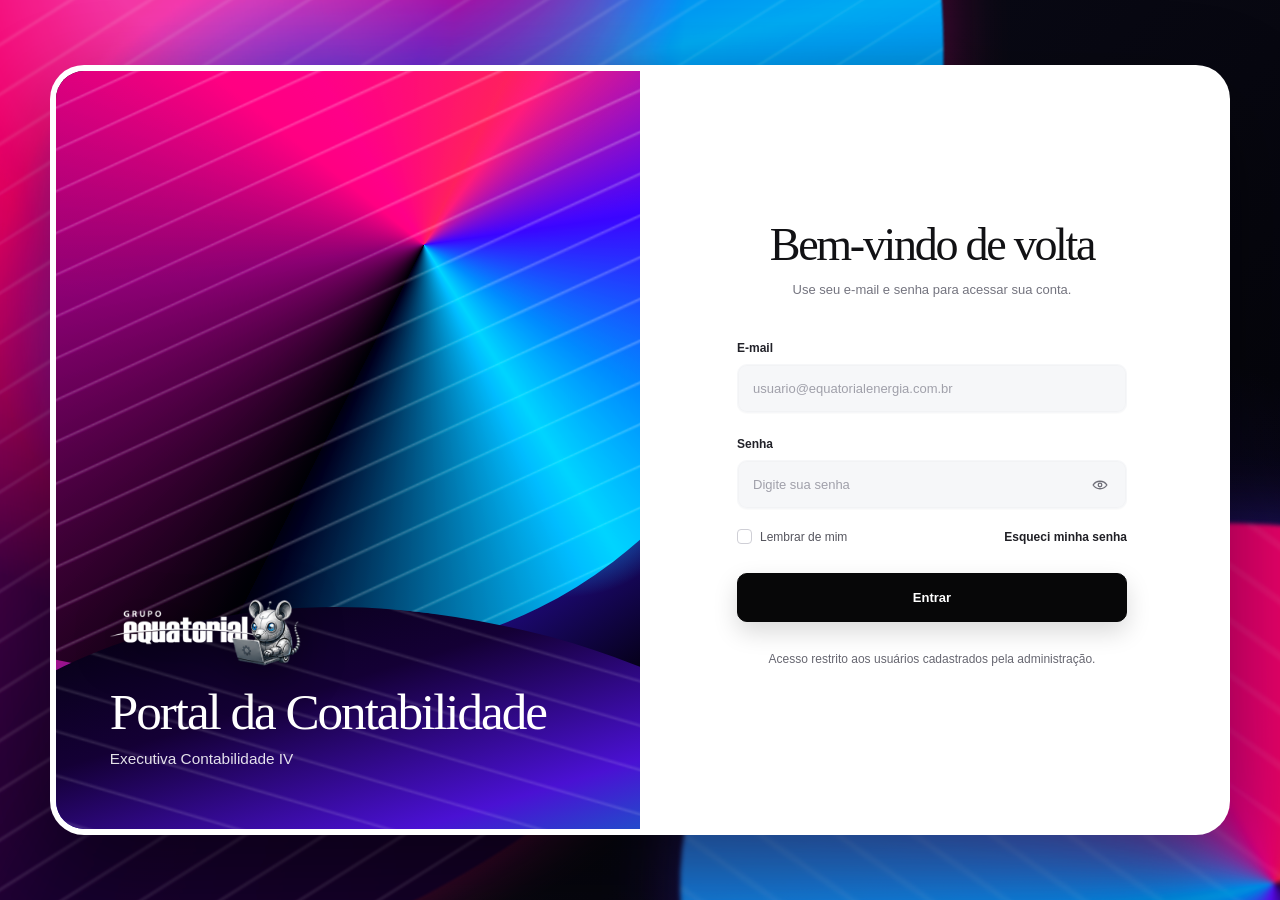
==== login-preview.html @ 6a5bcdfd "Nova tela de login (baseada em modelos/00,tela_login.html) auth.js reescrito com o layout do modelo " ====
<!doctype html>
<html lang="pt-BR">
<head>
  <meta charset="utf-8" />
  <meta name="viewport" content="width=device-width, initial-scale=1" />
  <meta name="theme-color" content="#08080d" />
  <meta name="description" content="Portal da Contabilidade — tela de login." />
  <title>Portal da Contabilidade — Entrar</title>

  <style>
    :root {
      color-scheme: light;
      --ink: #111114;
      --muted: #74747f;
      --line: #e7e7ec;
      --field: #f6f7f9;
      --white: #ffffff;
      --danger: #cb2b44;
      --success: #177c4c;
      --radius-xl: 34px;
      --radius-lg: 24px;
      --radius-md: 13px;
      --shadow: 0 38px 95px rgba(0, 0, 0, .42);
    }

    * { box-sizing: border-box; }

    html { min-width: 320px; background: #08080d; }

    body {
      height: 100svh;
      margin: 0;
      overflow: hidden;                 /* nunca rola a pagina */
      font-family: Inter, ui-sans-serif, -apple-system, BlinkMacSystemFont, "Segoe UI", sans-serif;
      color: var(--ink);
      background:
        radial-gradient(circle at 13% 12%, rgba(255, 0, 130, .22), transparent 29%),
        radial-gradient(circle at 88% 84%, rgba(72, 31, 255, .25), transparent 30%),
        linear-gradient(135deg, #050508 0%, #090914 45%, #020206 100%);
    }

    button, input { font: inherit; }
    button, a, input, label { -webkit-tap-highlight-color: transparent; }
    a { color: inherit; }

    .page {
      position: relative;
      height: 100svh;
      display: grid;
      place-items: center;
      padding: clamp(14px, 3.2vw, 40px);
      overflow: hidden;
      isolation: isolate;
    }

    /* Fundo abstrato feito apenas com CSS: nenhuma imagem e utilizada. */
    .ambient,
    .ambient::before,
    .ambient::after {
      position: absolute;
      inset: -15%;
      pointer-events: none;
      z-index: -2;
    }

    .ambient { overflow: hidden; filter: saturate(1.15); }

    .ambient::before {
      content: "";
      left: -18%;
      top: -30%;
      width: 88%;
      height: 122%;
      border-radius: 44% 56% 55% 45% / 42% 44% 56% 58%;
      background:
        repeating-linear-gradient(164deg, transparent 0 18px, rgba(255, 255, 255, .16) 20px, transparent 23px 44px),
        radial-gradient(ellipse at 56% 54%, rgba(61, 201, 255, .94) 0 4%, rgba(24, 78, 255, .88) 10%, transparent 30%),
        radial-gradient(ellipse at 50% 27%, rgba(255, 70, 170, .94) 0 9%, rgba(248, 0, 97, .76) 27%, transparent 49%),
        conic-gradient(from 215deg at 62% 45%, #18002d, #8a0064, #ff1178, #3f13dc, #08afff, #10001c, #18002d);
      transform: rotate(-9deg) skewY(-8deg);
      filter: blur(1px) drop-shadow(0 0 34px rgba(236, 0, 134, .35));
      animation: driftLeft 14s ease-in-out infinite alternate;
      opacity: .95;
    }

    .ambient::after {
      content: "";
      left: 52%;
      top: 56%;
      width: 70%;
      height: 70%;
      border-radius: 50% 39% 45% 54% / 44% 42% 58% 56%;
      background:
        repeating-linear-gradient(22deg, transparent 0 20px, rgba(255,255,255,.14) 22px, transparent 25px 42px),
        conic-gradient(from 100deg at 50% 44%, #18002d, #5d10ef, #00a7ff, #de007d, #ff2144, #18002d);
      transform: rotate(12deg) skewX(-10deg);
      filter: blur(2px) drop-shadow(0 0 38px rgba(81, 44, 255, .4));
      animation: driftRight 16s ease-in-out infinite alternate;
      opacity: .9;
    }

    @keyframes driftLeft {
      from { transform: translate3d(-2%, -1%, 0) rotate(-9deg) skewY(-8deg) scale(1); }
      to   { transform: translate3d(4%, 3%, 0) rotate(-5deg) skewY(-10deg) scale(1.06); }
    }
    @keyframes driftRight {
      from { transform: translate3d(2%, 1%, 0) rotate(12deg) skewX(-10deg) scale(1); }
      to   { transform: translate3d(-5%, -4%, 0) rotate(7deg) skewX(-7deg) scale(1.08); }
    }

    .login-shell {
      width: min(1180px, 100%);
      height: min(770px, 100%);          /* preso a altura disponivel: sem rolagem */
      display: grid;
      grid-template-columns: 1fr 1fr;
      overflow: hidden;
      border: 6px solid rgba(255,255,255,.96);
      border-radius: var(--radius-xl);
      background: var(--white);
      box-shadow: var(--shadow);
    }

    .showcase {
      position: relative;
      min-height: 0;
      overflow: hidden;
      padding: clamp(30px, 4.2vw, 55px);
      color: var(--white);
      background:
        radial-gradient(ellipse at 87% 56%, rgba(8, 188, 255, .85) 0 3%, transparent 17%),
        radial-gradient(ellipse at 43% 24%, rgba(255, 25, 150, .92) 0 9%, transparent 31%),
        radial-gradient(ellipse at 50% 68%, rgba(45, 25, 255, .82) 0 8%, transparent 33%),
        linear-gradient(145deg, #17001e 0%, #74005e 24%, #ff145e 40%, #3010bf 63%, #040014 87%);
      isolation: isolate;
    }

    .showcase::before, .showcase::after {
      content: ""; position: absolute; z-index: -1; pointer-events: none;
    }

    .showcase::before {
      inset: -16% -34% 22% -40%;
      border-radius: 49% 51% 42% 58% / 56% 37% 63% 44%;
      background:
        repeating-linear-gradient(170deg, transparent 0 17px, rgba(255,255,255,.22) 19px, transparent 22px 39px),
        conic-gradient(from 217deg at 60% 45%, #08000d, #7b0068, #ff137e, #ff2f61, #3c12da, #08c7ff, #090017);
      transform: rotate(-8deg) skewY(-7deg);
      filter: contrast(1.08) saturate(1.18);
      animation: showcaseWave 12s ease-in-out infinite alternate;
    }

    .showcase::after {
      left: -25%; right: -36%; bottom: -24%; height: 53%;
      border-radius: 46% 54% 0 0 / 72% 63% 0 0;
      background:
        repeating-linear-gradient(10deg, transparent 0 16px, rgba(255,255,255,.12) 18px, transparent 21px 41px),
        linear-gradient(155deg, #02020b 7%, #140035 31%, #4a11d3 54%, #0b6dc7 69%, #02020a 95%);
      transform: rotate(6deg) skewX(-12deg);
      animation: showcaseWaveBottom 14s ease-in-out infinite alternate;
    }

    @keyframes showcaseWave {
      from { transform: translate3d(-1%, -2%, 0) rotate(-8deg) skewY(-7deg) scale(1.02); }
      to   { transform: translate3d(4%, 3%, 0) rotate(-3deg) skewY(-10deg) scale(1.08); }
    }
    @keyframes showcaseWaveBottom {
      from { transform: translate3d(-3%, 1%, 0) rotate(6deg) skewX(-12deg) scale(1); }
      to   { transform: translate3d(3%, -4%, 0) rotate(2deg) skewX(-8deg) scale(1.07); }
    }

    /* bloco de marca, ancorado na base do showcase */
    .showcase-copy {
      position: absolute;
      left: clamp(30px, 4.2vw, 55px);
      right: clamp(30px, 4.2vw, 55px);
      bottom: clamp(30px, 4.6vw, 60px);
      max-width: 460px;
    }

    .showcase-logo {
      width: clamp(150px, 15vw, 210px);
      height: auto;
      display: block;
      margin: 0 0 20px;
      filter: drop-shadow(0 6px 22px rgba(0,0,0,.5));
    }

    .showcase h2 {
      margin: 0 0 10px;
      font-family: Georgia, "Times New Roman", serif;
      font-size: clamp(36px, 4vw, 58px);
      font-weight: 400;
      line-height: .98;
      letter-spacing: -.04em;
      text-wrap: balance;
    }

    .showcase p {
      max-width: 355px;
      margin: 0;
      color: rgba(255,255,255,.88);
      font-size: clamp(14px, 1.2vw, 17px);
      font-weight: 500;
      line-height: 1.5;
    }

    .login-panel {
      position: relative;
      display: flex;
      flex-direction: column;
      justify-content: center;
      min-width: 0;
      min-height: 0;
      padding: clamp(24px, 4vw, 56px) clamp(28px, 6vw, 84px);
      background: rgba(255,255,255,.985);
      overflow: auto;                    /* trava de seguranca: nunca empurra a pagina */
    }

    .form-wrap { width: min(100%, 390px); margin: auto; }

    .heading { margin-bottom: clamp(24px, 3.2vw, 38px); text-align: center; }

    .heading h1 {
      margin: 0 0 12px;
      font-family: Georgia, "Times New Roman", serif;
      font-size: clamp(34px, 3.6vw, 50px);
      font-weight: 400;
      line-height: 1;
      letter-spacing: -.05em;
    }

    .heading p { margin: 0; color: var(--muted); font-size: 13px; line-height: 1.55; }

    .field { margin-bottom: clamp(15px, 2vw, 21px); }

    .field-head {
      display: flex; align-items: baseline; justify-content: space-between;
      gap: 12px; margin-bottom: 9px;
    }

    .field label { font-size: 12px; font-weight: 650; color: #222229; }

    .error-text { min-height: 14px; color: var(--danger); font-size: 11px; text-align: right; }

    .control { position: relative; }

    .control input {
      width: 100%; height: 49px; padding: 0 15px;
      border: 1px solid transparent; border-radius: 10px; outline: none;
      background: var(--field); color: #1d1d22; font-size: 13px;
      box-shadow: 0 1px 1px rgba(22,22,31,.02), inset 0 0 0 1px rgba(29,29,35,.015);
      transition: border-color .18s ease, background .18s ease, box-shadow .18s ease;
    }

    .control input::placeholder { color: #a0a0aa; }
    .control input:hover { background: #f2f3f6; }
    .control input:focus { border-color: #b9b9c2; background: #fff; box-shadow: 0 0 0 4px rgba(20,20,25,.06); }
    .control input[aria-invalid="true"] { border-color: rgba(203,43,68,.7); background: #fff9fa; }

    .password-input { padding-right: 48px !important; }

    .icon-button {
      position: absolute; top: 50%; right: 10px; width: 34px; height: 34px;
      padding: 0; transform: translateY(-50%); display: grid; place-items: center;
      border: 0; border-radius: 9px; background: transparent; color: #6e6e78; cursor: pointer;
    }
    .icon-button:hover { background: rgba(0,0,0,.05); color: #17171b; }
    .icon-button:focus-visible { outline: 2px solid #111; outline-offset: 2px; }
    .icon-button svg { width: 18px; height: 18px; }
    .icon-button svg[hidden] { display: none !important; }

    .form-meta {
      display: flex; align-items: center; justify-content: space-between;
      gap: 18px; margin: -1px 0 clamp(20px, 3vw, 29px); font-size: 12px;
    }

    .check { display: inline-flex; align-items: center; gap: 8px; color: #55555e; cursor: pointer; user-select: none; }

    .check input {
      appearance: none; width: 15px; height: 15px; margin: 0; display: grid; place-items: center;
      border: 1px solid #cfcfd6; border-radius: 4px; background: #fff; cursor: pointer;
    }
    .check input::after {
      content: ""; width: 7px; height: 4px;
      border-left: 2px solid #fff; border-bottom: 2px solid #fff;
      transform: translateY(-1px) rotate(-45deg) scale(0); transition: transform .12s ease;
    }
    .check input:checked { border-color: #111114; background: #111114; }
    .check input:checked::after { transform: translateY(-1px) rotate(-45deg) scale(1); }
    .check input:focus-visible { outline: 2px solid #111; outline-offset: 2px; }

    .text-link { color: #202026; font-weight: 650; text-decoration: none; }
    .text-link:hover { text-decoration: underline; text-underline-offset: 3px; }
    .text-link:focus-visible { outline: 2px solid #111; outline-offset: 3px; border-radius: 2px; }

    .btn {
      position: relative; width: 100%; height: 49px;
      display: inline-flex; align-items: center; justify-content: center; gap: 10px;
      border-radius: 10px; font-size: 13px; font-weight: 700; cursor: pointer;
      transition: transform .15s ease, box-shadow .18s ease, background .18s ease, border-color .18s ease;
    }
    .btn:active { transform: translateY(1px); }
    .btn:focus-visible { outline: 2px solid #111; outline-offset: 3px; }

    .btn-primary { border: 1px solid #070708; background: #070708; color: #fff; box-shadow: 0 10px 24px rgba(0,0,0,.15); }
    .btn-primary:hover { background: #1b1b20; box-shadow: 0 13px 28px rgba(0,0,0,.22); transform: translateY(-1px); }
    .btn-primary[aria-busy="true"] { cursor: wait; }

    .spinner {
      width: 15px; height: 15px; display: none;
      border: 2px solid rgba(255,255,255,.38); border-top-color: #fff; border-radius: 50%;
      animation: spin .7s linear infinite;
    }
    .btn-primary[aria-busy="true"] .spinner { display: block; }
    .btn-primary[aria-busy="true"] .btn-label { opacity: .8; }
    @keyframes spin { to { transform: rotate(360deg); } }

    .signup { margin-top: clamp(20px, 3vw, 30px); color: #676771; font-size: 12px; text-align: center; }
    .signup .text-link { margin-left: 3px; }

    .status-toast {
      position: fixed; left: 50%; bottom: 22px; z-index: 20;
      max-width: min(420px, calc(100% - 32px)); padding: 12px 16px; border-radius: 12px;
      background: rgba(16,16,20,.94); color: #fff; font-size: 12px; line-height: 1.45;
      box-shadow: 0 18px 38px rgba(0,0,0,.3);
      opacity: 0; transform: translate(-50%, 15px); pointer-events: none;
      transition: opacity .2s ease, transform .2s ease;
    }
    .status-toast.is-visible { opacity: 1; transform: translate(-50%, 0); }
    .status-toast[data-type="success"] { background: rgba(23,124,76,.96); }
    .status-toast[data-type="error"] { background: rgba(174,34,56,.96); }

    /* ---- Responsivo: empilha sem rolagem ---- */
    @media (max-width: 900px) {
      .login-shell { grid-template-columns: 40% 60%; }
      .showcase { padding: 30px; }
      .showcase h2 { font-size: clamp(30px, 6vw, 46px); }
      .showcase p { display: none; }
      .showcase-copy { left: 28px; right: 28px; bottom: 30px; }
      .showcase-logo { width: clamp(120px, 22vw, 170px); }
    }

    @media (max-width: 640px) {
      .page { padding: 12px; }
      .login-shell {
        grid-template-columns: 1fr;
        grid-template-rows: clamp(150px, 26svh, 230px) 1fr;
        border-width: 4px; border-radius: 26px;
      }
      .showcase { border-radius: 22px 22px 0 0; }
      .showcase-copy { bottom: 20px; max-width: none; }
      .showcase-logo { margin-bottom: 10px; width: clamp(120px, 34vw, 168px); }
      .showcase h2 { font-size: clamp(26px, 7vw, 36px); }
      .login-panel { padding: 22px clamp(20px, 6vw, 40px); }
      .heading { margin-bottom: 20px; }
      .heading h1 { font-size: clamp(28px, 8vw, 38px); }
    }

    /* paisagem baixa: esconde o showcase para o form caber sem rolagem */
    @media (max-height: 560px) and (orientation: landscape) {
      .login-shell { grid-template-columns: 1fr; }
      .showcase { display: none; }
      .login-panel { padding-block: 18px; }
      .heading { margin-bottom: 14px; }
      .field { margin-bottom: 12px; }
    }

    @media (prefers-reduced-motion: reduce) {
      *, *::before, *::after {
        animation-duration: .001ms !important; animation-iteration-count: 1 !important;
        transition-duration: .001ms !important;
      }
    }
  </style>
</head>

<body>
  <main class="page">
    <div class="ambient" aria-hidden="true"></div>

    <section class="login-shell" aria-label="Área de autenticação">
      <aside class="showcase" aria-label="Identificação do portal">
        <div class="showcase-copy">
          <img class="showcase-logo" src="app_planejamento_logo.png" alt="Grupo Equatorial" />
          <h2>Portal da Contabilidade</h2>
          <p>Executiva Contabilidade IV</p>
        </div>
      </aside>

      <section class="login-panel">
        <div class="form-wrap">
          <header class="heading">
            <h1>Bem-vindo de volta</h1>
            <p>Use seu e-mail e senha para acessar sua conta.</p>
          </header>

          <form id="loginForm" novalidate>
            <div class="field">
              <div class="field-head">
                <label for="email">E-mail</label>
                <span class="error-text" id="emailError" aria-live="polite"></span>
              </div>
              <div class="control">
                <input id="email" name="email" type="email" autocomplete="email" inputmode="email"
                  placeholder="usuario@equatorialenergia.com.br" required aria-describedby="emailError" />
              </div>
            </div>

            <div class="field">
              <div class="field-head">
                <label for="password">Senha</label>
                <span class="error-text" id="passwordError" aria-live="polite"></span>
              </div>
              <div class="control">
                <input class="password-input" id="password" name="password" type="password"
                  autocomplete="current-password" placeholder="Digite sua senha" minlength="6" required aria-describedby="passwordError" />
                <button class="icon-button" id="togglePassword" type="button" aria-label="Mostrar senha" aria-pressed="false">
                  <svg id="eyeOpen" viewBox="0 0 24 24" fill="none" aria-hidden="true">
                    <path d="M2.8 12s3.2-5 9.2-5 9.2 5 9.2 5-3.2 5-9.2 5-9.2-5-9.2-5Z" stroke="currentColor" stroke-width="1.7" stroke-linecap="round" stroke-linejoin="round"/>
                    <circle cx="12" cy="12" r="2.4" stroke="currentColor" stroke-width="1.7"/>
                  </svg>
                  <svg id="eyeClosed" viewBox="0 0 24 24" fill="none" aria-hidden="true" hidden>
                    <path d="m4 4 16 16M10.6 7.1c.45-.07.92-.1 1.4-.1 6 0 9.2 5 9.2 5a14.8 14.8 0 0 1-2.7 3.2M7.2 8.2C4.3 9.5 2.8 12 2.8 12s3.2 5 9.2 5c1 0 1.9-.14 2.7-.38M9.9 9.9a3 3 0 0 0 4.2 4.2" stroke="currentColor" stroke-width="1.7" stroke-linecap="round" stroke-linejoin="round"/>
                  </svg>
                </button>
              </div>
            </div>

            <div class="form-meta">
              <label class="check" for="remember">
                <input id="remember" name="remember" type="checkbox" />
                <span>Lembrar de mim</span>
              </label>
              <a class="text-link" href="#recuperar">Esqueci minha senha</a>
            </div>

            <button class="btn btn-primary" id="submitButton" type="submit" aria-busy="false">
              <span class="spinner" aria-hidden="true"></span>
              <span class="btn-label">Entrar</span>
            </button>
          </form>

          <p class="signup">Acesso restrito aos usuários cadastrados pela administração.</p>
        </div>
      </section>
    </section>

    <div class="status-toast" id="toast" role="status" aria-live="polite"></div>
  </main>

  <script>
    (() => {
      const form = document.querySelector('#loginForm');
      const email = document.querySelector('#email');
      const password = document.querySelector('#password');
      const emailError = document.querySelector('#emailError');
      const passwordError = document.querySelector('#passwordError');
      const submitButton = document.querySelector('#submitButton');
      const togglePassword = document.querySelector('#togglePassword');
      const eyeOpen = document.querySelector('#eyeOpen');
      const eyeClosed = document.querySelector('#eyeClosed');
      const toast = document.querySelector('#toast');

      const showToast = (message, type = 'default') => {
        toast.textContent = message;
        toast.dataset.type = type;
        toast.classList.add('is-visible');
        window.clearTimeout(showToast.timer);
        showToast.timer = window.setTimeout(() => toast.classList.remove('is-visible'), 3200);
      };

      const setError = (input, errorElement, message = '') => {
        input.setAttribute('aria-invalid', message ? 'true' : 'false');
        errorElement.textContent = message;
      };

      const validateEmail = () => {
        const value = email.value.trim();
        if (!value) { setError(email, emailError, 'Informe seu e-mail.'); return false; }
        if (!/^[^\s@]+@[^\s@]+\.[^\s@]+$/.test(value)) { setError(email, emailError, 'E-mail inválido.'); return false; }
        setError(email, emailError); return true;
      };

      const validatePassword = () => {
        if (!password.value) { setError(password, passwordError, 'Informe sua senha.'); return false; }
        if (password.value.length < 6) { setError(password, passwordError, 'Mínimo de 6 caracteres.'); return false; }
        setError(password, passwordError); return true;
      };

      email.addEventListener('blur', validateEmail);
      password.addEventListener('blur', validatePassword);
      email.addEventListener('input', () => emailError.textContent && validateEmail());
      password.addEventListener('input', () => passwordError.textContent && validatePassword());

      togglePassword.addEventListener('click', () => {
        const isHidden = password.type === 'password';
        password.type = isHidden ? 'text' : 'password';
        togglePassword.setAttribute('aria-pressed', String(isHidden));
        togglePassword.setAttribute('aria-label', isHidden ? 'Ocultar senha' : 'Mostrar senha');
        eyeOpen.hidden = isHidden;
        eyeClosed.hidden = !isHidden;
        password.focus({ preventScroll: true });
      });

      form.addEventListener('submit', async (event) => {
        event.preventDefault();
        const isValid = validateEmail() & validatePassword();
        if (!isValid) { (email.getAttribute('aria-invalid') === 'true' ? email : password).focus(); return; }
        submitButton.disabled = true;
        submitButton.setAttribute('aria-busy', 'true');
        await new Promise(resolve => setTimeout(resolve, 900));
        submitButton.disabled = false;
        submitButton.setAttribute('aria-busy', 'false');
        showToast('Visual de login pronto. A conexão real é feita no app.', 'success');
      });

      document.querySelectorAll('a[href^="#"]').forEach(link => {
        link.addEventListener('click', event => {
          const target = link.getAttribute('href');
          if (target === '#') event.preventDefault();
          if (target === '#recuperar') { event.preventDefault(); showToast('Aqui abre o fluxo de recuperação de senha.'); }
        });
      });
    })();
  </script>
</body>
</html>
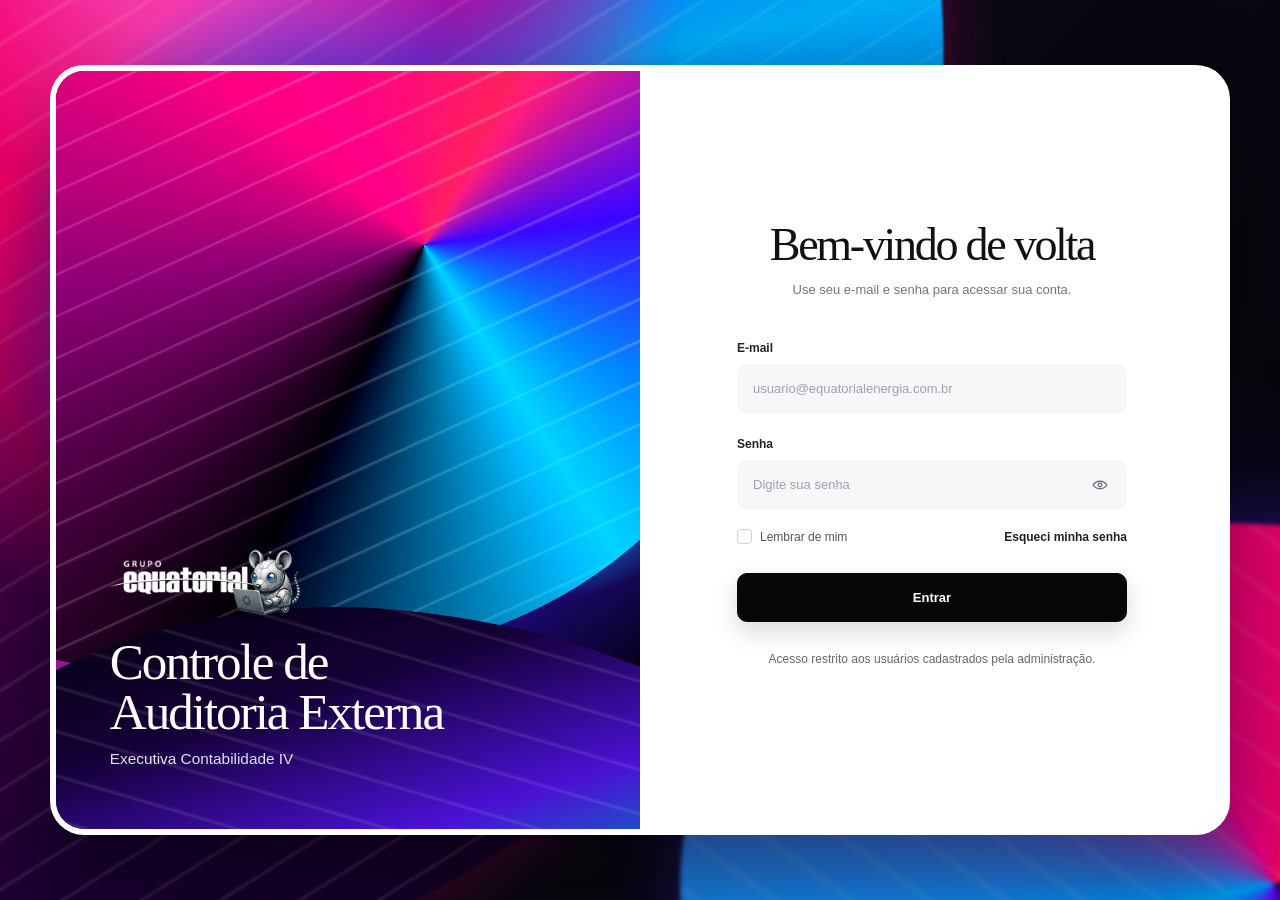
==== commit b5aaecd8: "feat(login): atualiza título no login-preview para "Controle de Auditoria Externa" Co-Authored-By: C" ====
--- a/login-preview.html
+++ b/login-preview.html
@@ -4,8 +4,8 @@
   <meta charset="utf-8" />
   <meta name="viewport" content="width=device-width, initial-scale=1" />
   <meta name="theme-color" content="#08080d" />
-  <meta name="description" content="Portal da Contabilidade — tela de login." />
-  <title>Portal da Contabilidade — Entrar</title>
+  <meta name="description" content="Controle de Auditoria Externa — tela de login." />
+  <title>Controle de Auditoria Externa — Entrar</title>
 
   <style>
     :root {
@@ -382,7 +382,7 @@
       <aside class="showcase" aria-label="Identificação do portal">
         <div class="showcase-copy">
           <img class="showcase-logo" src="app_planejamento_logo.png" alt="Grupo Equatorial" />
-          <h2>Portal da Contabilidade</h2>
+          <h2>Controle de Auditoria Externa</h2>
           <p>Executiva Contabilidade IV</p>
         </div>
       </aside>
